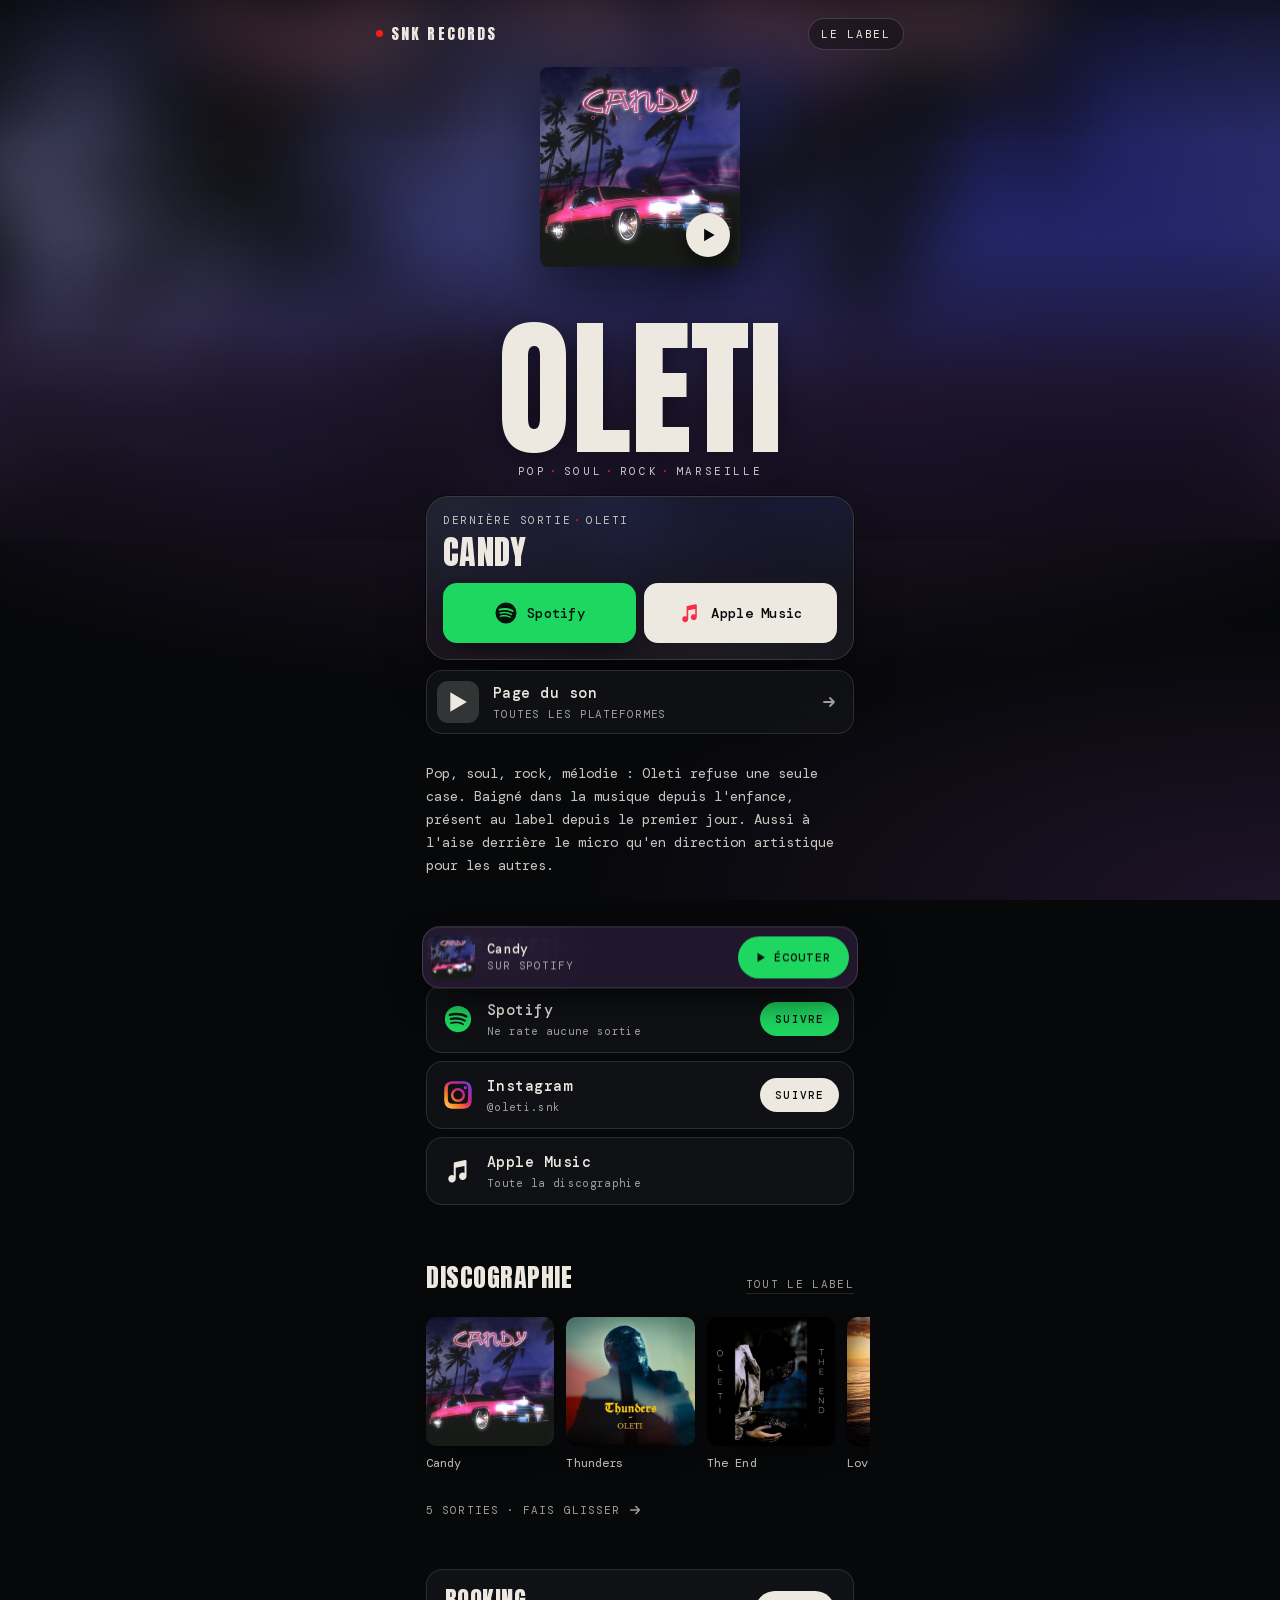
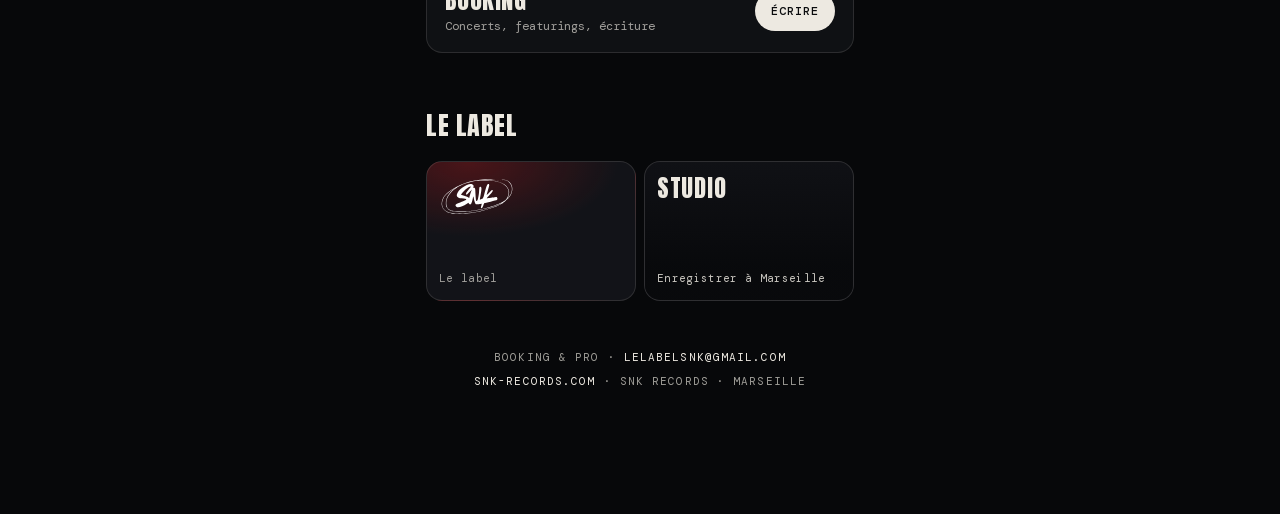
==== index.html @ 9a2b1d24 "Landing oleti · SNK Records Co-Authored-By: Claude Opus 5.5 <noreply@anthropic.com>" ====
<!DOCTYPE html>
<html lang="fr">
<head>
<meta charset="UTF-8">
<meta name="viewport" content="width=device-width,initial-scale=1,viewport-fit=cover">
<title>OLETI — Musique, sorties, réseaux · SNK Records</title>
<meta name="description" content="Oleti, artiste du label SNK Records (Marseille, pop · soul · rock). Dernière sortie : Candy. Écouter sur Spotify et Apple Music, toutes les sorties, Instagram.">
<meta property="og:title" content="OLETI">
<meta property="og:description" content="Artiste SNK Records · Marseille. Écouter, suivre.">
<meta property="og:type" content="profile">
<meta property="og:url" content="https://oleti.snk-records.com">
<meta property="og:image" content="https://snk-records.com/photos/covers/candy.jpg">
<meta property="og:image:width" content="360">
<meta property="og:image:height" content="360">
<meta property="og:site_name" content="SNK Records">
<meta property="og:locale" content="fr_FR">
<meta name="twitter:card" content="summary">
<meta name="twitter:title" content="OLETI">
<meta name="twitter:description" content="Artiste SNK Records · Marseille. Écouter, suivre.">
<meta name="twitter:image" content="https://snk-records.com/photos/covers/candy.jpg">
<link rel="canonical" href="https://oleti.snk-records.com">
<link rel="icon" href="/favicon.ico" sizes="any">
<link rel="icon" type="image/png" sizes="192x192" href="/icon-192.png">
<link rel="apple-touch-icon" href="/icon-192.png">
<meta name="theme-color" content="#07080a">
<link rel="preload" as="image" href="/photos/covers/candy.jpg" fetchpriority="high">
<link rel="preload" as="font" type="font/woff2" href="/fonts/anton-400-latin.woff2" crossorigin><link rel="stylesheet" href="/fonts/fonts.css">
<script>
/* Plateforme : Android = Spotify seul en grand ; sinon on remet en tête celle déjà choisie */
(function(){var d=document.documentElement,a=/Android/i.test(navigator.userAgent);if(a)d.classList.add('android');try{if(!a&&localStorage.getItem('pf')==='am')d.classList.add('pf-am')}catch(e){}})();
</script>
<script type="speculationrules">{"prerender":[{"where":{"href_matches":"/*"},"eagerness":"moderate"}]}</script>
<script type="application/ld+json">
{"@context": "https://schema.org", "@type": "MusicGroup", "name": "Oleti", "url": "https://snk-records.com/oleti", "image": "https://snk-records.com/photos/covers/candy.jpg", "genre": ["Pop", "Soul", "Rock"], "description": "Pop, soul, rock, mélodie : Oleti refuse une seule case. Baigné dans la musique depuis l'enfance, présent au label depuis le premier jour. Aussi à l'aise derrière le micro qu'en direction artistique pour les autres.", "foundingLocation": {"@type": "Place", "name": "Marseille"}, "recordLabel": {"@type": "Organization", "name": "SNK Records", "url": "https://snk-records.com"}, "track": [{"@type": "MusicRecording", "name": "Candy", "url": "https://snk-records.com/oleti/candy"}, {"@type": "MusicRecording", "name": "Thunders", "url": "https://snk-records.com/oleti/thunders"}, {"@type": "MusicRecording", "name": "The End", "url": "https://snk-records.com/oleti/the-end"}, {"@type": "MusicRecording", "name": "Love", "url": "https://snk-records.com/oleti/love"}], "sameAs": ["https://open.spotify.com/artist/6CUYouy7xRgz76qobGNBeQ", "https://music.apple.com/fr/artist/oleti/1786499835", "https://instagram.com/oleti.snk"]}
</script>
<style>
/* --tint : couleur tirée de la pochette du dernier projet (calculée au chargement), elle teinte toute la page */
@property --tint{syntax:'<color>';inherits:true;initial-value:#5c2820}
:root{--ink:#07080a;--card:rgba(20,21,26,.72);--card-solid:#121318;--paper:#ede9e1;--red:#ff1a1a;--muted:rgba(237,233,225,.66);--line:rgba(237,233,225,.13);
--spotify:#1ed760;--apple:#fa2d48;--youtube:#ff0033;--kloud:#00c4c4;
--m:'DM Mono',ui-monospace,SFMono-Regular,Menlo,monospace;--d:'Anton','Haettenschweiler','Arial Narrow',Impact,sans-serif;
--ease:cubic-bezier(.16,1,.3,1);transition:--tint 1.2s ease}
*{box-sizing:border-box;margin:0;padding:0}
html{-webkit-text-size-adjust:100%;scrollbar-color:#2b2e35 var(--ink)}
html{background:var(--ink)}body{color:var(--paper)}
body{font-family:var(--m);min-height:100vh;min-height:100dvh;display:flex;flex-direction:column;align-items:center;-webkit-font-smoothing:antialiased;overflow-x:hidden}
a{color:inherit;text-decoration:none;-webkit-tap-highlight-color:transparent}
a:focus-visible,button:focus-visible{outline:2px solid var(--paper);outline-offset:3px}
::selection{background:var(--red);color:#fff}
input{caret-color:var(--red)}
svg{display:block}
.skip{position:absolute;left:-9999px}
.skip:focus{left:16px;top:16px;z-index:9;background:var(--paper);color:var(--ink);padding:10px 14px;font-size:12px}

/* Ambiance : halo de la couleur de la pochette, fixe derrière tout */
.amb{position:fixed;z-index:-1;inset:0;pointer-events:none;background:
  radial-gradient(110% 55% at 50% 38%,color-mix(in srgb,var(--tint) 46%,transparent),transparent 72%),
  radial-gradient(80% 45% at 100% 100%,color-mix(in srgb,var(--tint) 30%,transparent),transparent 70%),var(--ink)}

/* En-tête plein cadre */
.hero{position:relative;width:100%;height:min(62svh,600px);min-height:400px;overflow:hidden}
.hero img{position:absolute;inset:0;width:100%;height:100%;object-fit:cover;object-position:42% 34%;display:block;transform-origin:50% 30%}
.hero::after{content:"";position:absolute;inset:0;background:
  linear-gradient(180deg,rgba(7,8,10,.6) 0%,rgba(7,8,10,0) 26%,rgba(7,8,10,0) 44%,color-mix(in srgb,var(--tint) 30%,rgba(7,8,10,.7)) 76%,rgba(7,8,10,0) 100%)}
.hero::before{content:"";position:absolute;z-index:1;left:0;right:0;bottom:0;height:40%;background:linear-gradient(180deg,transparent,color-mix(in srgb,var(--tint) 14%,var(--ink)))}
.top{position:absolute;z-index:3;top:0;left:0;right:0;display:flex;justify-content:space-between;align-items:center;max-width:560px;margin:0 auto;padding:calc(14px + env(safe-area-inset-top)) 16px 0}
.logo{font-family:var(--d);font-size:15px;letter-spacing:.14em;display:flex;align-items:center;gap:8px;padding:8px 0}
.logo i{width:7px;height:7px;background:var(--red);border-radius:50%;display:inline-block}
.tag{font-size:11px;letter-spacing:.16em;text-transform:uppercase;color:var(--paper);padding:8px 12px;border-radius:99px;background:rgba(7,8,10,.4);-webkit-backdrop-filter:blur(8px);backdrop-filter:blur(8px);border:1px solid rgba(237,233,225,.18)}
.tag:hover{background:rgba(7,8,10,.7)}
.id{position:absolute;z-index:2;left:0;right:0;bottom:62px;text-align:center;padding:0 12px}
h1{font-family:var(--d);font-weight:400;font-size:clamp(76px,25vw,150px);line-height:.84;letter-spacing:-.005em;text-transform:uppercase;text-shadow:0 6px 30px rgba(0,0,0,.45)}
.role{font-size:11px;letter-spacing:.24em;text-transform:uppercase;color:rgba(237,233,225,.84);margin-top:12px}
.role b{font-weight:400;color:var(--red);padding:0 .35em}
/* Au défilement, la photo recule et s'assombrit (navigateurs récents seulement) */
@supports (animation-timeline:scroll()){
  .hero img{animation:recul linear both;animation-timeline:scroll(root);animation-range:0 60vh}
  .id{animation:monte linear both;animation-timeline:scroll(root);animation-range:0 50vh}
  @keyframes recul{to{transform:scale(1.14) translateY(6%);filter:brightness(.45) saturate(.8)}}
  @keyframes monte{to{transform:translateY(-36px);opacity:.15}}
}

main{position:relative;z-index:2;width:100%;max-width:460px;margin-top:-44px;padding:0 16px calc(120px + env(safe-area-inset-bottom));display:flex;flex-direction:column}

h2{display:flex;align-items:baseline;gap:12px;font-family:var(--d);font-weight:400;font-size:26px;letter-spacing:.02em;text-transform:uppercase;margin:52px 0 16px}
h2 a{margin-left:auto;font-family:var(--m);font-size:11px;letter-spacing:.12em;color:var(--muted);border-bottom:1px solid var(--line);padding-bottom:2px}
h2 a:hover{color:var(--paper)}

/* 1. Le dernier projet, un clic */
.now{position:relative;isolation:isolate;overflow:hidden;padding:16px;border-radius:22px;border:1px solid rgba(237,233,225,.18);background:var(--card-solid);box-shadow:0 30px 60px -24px rgba(0,0,0,.9),0 0 0 1px rgba(0,0,0,.4);animation:up .8s var(--ease) both}
.now::before{content:"";position:absolute;z-index:-2;inset:-50px;background:var(--cover) center/cover;filter:blur(40px) saturate(1.5);opacity:.6}
.now::after{content:"";position:absolute;z-index:-1;inset:0;background:linear-gradient(165deg,rgba(18,19,24,.3),rgba(18,19,24,.84) 72%)}
.proj{display:grid;grid-template-columns:112px 1fr;gap:16px;align-items:center}
.proj img{width:112px;height:112px;object-fit:cover;display:block;border-radius:12px;background:#111;box-shadow:0 14px 30px rgba(0,0,0,.6);animation:pose 1s var(--ease) .1s both}
.proj strong{display:block;font-family:var(--d);font-weight:400;font-size:32px;line-height:.98;letter-spacing:.01em;text-wrap:balance}
.proj small{display:block;font-size:11px;letter-spacing:.12em;text-transform:uppercase;color:rgba(237,233,225,.8);margin-top:10px}
.proj small b{font-weight:400;color:var(--red);padding:0 .3em}
@keyframes up{from{opacity:.001;transform:translateY(22px)}}
@keyframes pose{from{transform:scale(.88) rotate(-3deg);box-shadow:0 2px 6px rgba(0,0,0,.3)}}
.primary{display:grid;grid-template-columns:1fr 1fr;gap:8px;margin-top:16px}
.big{display:flex;align-items:center;justify-content:center;gap:9px;min-height:60px;padding:10px 8px;border-radius:14px;font-size:14px;font-weight:500;letter-spacing:.02em;transition:transform .25s var(--ease),filter .2s,box-shadow .25s}
.big svg{width:24px;height:24px;flex:none}
.big.sp{background:var(--spotify);color:#04130a;box-shadow:0 12px 24px -12px rgba(0,0,0,.8)}
.big.am{background:var(--paper);color:var(--ink)}
.big.am svg{color:var(--apple)}
.big:hover,.big:focus-visible{transform:translateY(-2px);filter:brightness(1.06)}
.big:active{transform:scale(.98)}
.pf-am .big.am{order:-1}
.android .primary{grid-template-columns:1fr}
.android .big.am{display:none}

/* 2. Le reste de l'écoute */
.listen{display:flex;flex-direction:column;gap:8px;margin-top:10px}
.pf{--c:var(--paper);display:grid;grid-template-columns:42px 1fr auto;align-items:center;gap:14px;min-height:64px;padding:10px 16px 10px 10px;border-radius:16px;background:var(--card);-webkit-backdrop-filter:blur(12px);backdrop-filter:blur(12px);border:1px solid var(--line);transition:border-color .2s,background .2s,transform .25s var(--ease)}
.pf .ic{width:42px;height:42px;border-radius:11px;display:grid;place-items:center;color:var(--c);background:color-mix(in srgb,var(--c) 16%,transparent)}
.pf .ic svg{width:22px;height:22px}
.pf .lb{font-size:15px;letter-spacing:.03em;font-weight:500}
.pf .lb em{display:block;font-style:normal;font-weight:400;font-size:11px;letter-spacing:.08em;text-transform:uppercase;color:var(--muted);margin-top:4px}
.pf .ar{width:16px;height:16px;color:var(--muted);transition:transform .25s var(--ease),color .2s}
.pf:hover,.pf:focus-visible{border-color:var(--c);background:color-mix(in srgb,var(--c) 10%,var(--card-solid));transform:translateY(-1px)}
.pf:hover .ar,.pf:focus-visible .ar{color:var(--c);transform:translateX(3px)}
.pf.am{--c:var(--apple);display:none}.android .pf.am{display:grid}
.pf.yt{--c:var(--youtube)}
.pf.kl{--c:var(--kloud);border-color:color-mix(in srgb,var(--kloud) 45%,transparent);background:linear-gradient(100deg,color-mix(in srgb,var(--kloud) 14%,var(--card-solid)),var(--card) 60%)}
.pf.kl .lb b{font-weight:500;font-size:11px;letter-spacing:.1em;text-transform:uppercase;color:var(--ink);background:var(--kloud);padding:2px 7px;border-radius:99px;margin-left:8px;vertical-align:2px}
.other{align-self:center;margin-top:10px;padding:8px 4px;font-size:11px;letter-spacing:.1em;text-transform:uppercase;color:var(--muted);border-bottom:1px solid var(--line)}
.other:hover{color:var(--paper)}

/* 3. Suivre */
.follow{display:grid;grid-template-columns:1fr 1fr;gap:8px}
.fo{display:flex;flex-direction:column;gap:14px;padding:16px;border-radius:16px;background:var(--card);-webkit-backdrop-filter:blur(12px);backdrop-filter:blur(12px);border:1px solid var(--line);transition:border-color .2s,transform .25s var(--ease)}
.fo svg{width:30px;height:30px;flex:none}
.fo.tt svg{filter:drop-shadow(1.5px 1px 0 #fe2c55) drop-shadow(-1.5px -1px 0 #25f4ee)}
.fo strong{display:block;font-weight:500;font-size:15px;letter-spacing:.03em}
.fo em{display:block;font-style:normal;font-size:11px;letter-spacing:.03em;color:var(--muted);margin-top:4px}
.fo.row{grid-column:1/-1;flex-direction:row;align-items:center;gap:14px;padding:14px 14px 14px 16px}
.fo.yt svg{color:var(--youtube)}.fo.sp svg{color:var(--spotify)}
.fo .cta{margin-left:auto;flex:none;font-size:11px;font-weight:500;letter-spacing:.1em;text-transform:uppercase;padding:10px 15px;border-radius:99px;background:#d6002b;color:#fff}
.fo.sp .cta{background:var(--spotify);color:#04130a}
.fo:hover,.fo:focus-visible{border-color:var(--paper);transform:translateY(-2px)}

/* 4. Drops */
.drops{position:relative;overflow:hidden;margin-top:52px;padding:24px 20px;border-radius:20px;border:1px solid color-mix(in srgb,var(--tint) 60%,var(--line));background:linear-gradient(150deg,color-mix(in srgb,var(--tint) 34%,var(--card-solid)),var(--card-solid) 70%)}
.drops-t{text-wrap:balance;font-family:var(--d);font-size:28px;line-height:1;letter-spacing:.01em;text-transform:uppercase;margin-bottom:10px}
.drops-s{font-size:12px;line-height:1.7;color:rgba(237,233,225,.78);margin-bottom:16px}
.drops form{display:flex;gap:8px;flex-wrap:wrap}
.drops input[type=email]{flex:1 1 180px;min-width:0;background:rgba(7,8,10,.6);border:1px solid rgba(237,233,225,.3);color:var(--paper);padding:13px 14px;font:inherit;font-size:16px;border-radius:12px}
.drops input[type=email]::placeholder{color:rgba(237,233,225,.5)}
.drops input[type=email]:focus{outline:none;border-color:var(--paper)}
.drops button{flex:1 1 auto;background:var(--paper);color:var(--ink);border:1px solid var(--paper);padding:13px 20px;font:inherit;font-weight:500;font-size:12px;letter-spacing:.12em;text-transform:uppercase;border-radius:12px;cursor:pointer;transition:background .2s,color .2s}
.drops button:hover{background:transparent;color:var(--paper)}
.drops button:disabled{opacity:.6;cursor:wait}
.drops small{display:block;margin-top:12px;font-size:11px;line-height:1.6;color:var(--muted)}
.drops .ok{display:none;margin-top:12px;font-size:13px}

/* 5. Discographie : défile à l'horizontale, pochettes en grand */
.disco{display:grid;grid-auto-flow:column;grid-auto-columns:42%;gap:12px;list-style:none;overflow-x:auto;scroll-snap-type:x mandatory;margin:0 -16px;padding:4px 16px 14px;scroll-padding:0 16px;scrollbar-width:none;-webkit-overflow-scrolling:touch}
.disco::-webkit-scrollbar{display:none}
.disco li{scroll-snap-align:start}
.disco a{display:block}
.disco img{width:100%;height:auto;aspect-ratio:1;object-fit:cover;display:block;border-radius:10px;background:#111;box-shadow:0 12px 24px -12px rgba(0,0,0,.8);transition:transform .3s var(--ease)}
.disco span{display:-webkit-box;-webkit-box-orient:vertical;-webkit-line-clamp:2;overflow:hidden;margin-top:9px;font-size:12px;letter-spacing:.01em;line-height:1.35;color:rgba(237,233,225,.8);transition:color .2s}
.disco a:hover img,.disco a:focus-visible img{transform:translateY(-4px)}
.disco a:hover span,.disco a:focus-visible span{color:var(--paper)}
.hint{display:flex;align-items:center;gap:8px;margin-top:2px;font-size:11px;letter-spacing:.1em;text-transform:uppercase;color:var(--muted)}
.hint svg{width:14px;height:14px}

/* 6. L'univers */
.uni{display:grid;grid-template-columns:repeat(3,1fr);gap:8px}
.uni a{position:relative;isolation:isolate;overflow:hidden;display:flex;flex-direction:column;justify-content:space-between;gap:14px;min-height:140px;padding:14px 12px;border-radius:16px;background:var(--card-solid);border:1px solid var(--line);transition:border-color .2s,transform .25s var(--ease)}
.uni strong{font-family:var(--d);font-weight:400;font-size:24px;line-height:1;letter-spacing:.03em;text-transform:uppercase}
.uni em{font-style:normal;font-size:11px;letter-spacing:.03em;line-height:1.4;color:var(--muted)}
.uni a:hover,.uni a:focus-visible{border-color:var(--paper);transform:translateY(-2px)}
.uni .u-snk{background:radial-gradient(120% 90% at 20% 0%,rgba(255,26,26,.24),transparent 60%),var(--card-solid)}
.uni .u-snk img{width:76px;height:auto;display:block}
.uni .u-st::before{content:"";position:absolute;z-index:-2;inset:0;background:url(/photos/2_2.jpg) 40% 30%/cover;filter:grayscale(.3)}
.uni .u-st::after{content:"";position:absolute;z-index:-1;inset:0;background:linear-gradient(180deg,rgba(7,8,10,.2),rgba(7,8,10,.88) 75%)}
.uni .u-st em{color:rgba(237,233,225,.84)}
.uni .u-444{background:var(--paper);color:var(--ink);border-color:var(--paper)}
.uni .u-444 strong{font-size:42px;letter-spacing:0}
.uni .u-444 em{color:rgba(7,8,10,.72)}
.uni .u-444:hover,.uni .u-444:focus-visible{border-color:var(--red)}

footer{margin-top:44px;font-size:11px;letter-spacing:.1em;text-transform:uppercase;color:var(--muted);text-align:center;line-height:2.2}
footer a{color:var(--paper)}
footer a:hover{color:var(--red)}

/* Barre d'écoute collée en bas, dès que les gros boutons sortent de l'écran */
.bar{position:fixed;z-index:5;left:0;right:0;bottom:0;display:flex;justify-content:center;padding:10px 12px calc(10px + env(safe-area-inset-bottom));transform:translateY(120%);visibility:hidden;transition:transform .4s var(--ease),visibility .4s}
.bar.on{transform:none;visibility:visible}
.bar a{width:100%;max-width:436px;display:grid;grid-template-columns:44px 1fr auto;align-items:center;gap:12px;padding:8px 8px 8px 8px;border-radius:18px;background:color-mix(in srgb,var(--tint) 30%,rgba(14,15,19,.9));-webkit-backdrop-filter:blur(18px) saturate(1.3);backdrop-filter:blur(18px) saturate(1.3);border:1px solid rgba(237,233,225,.16);box-shadow:0 16px 40px -10px rgba(0,0,0,.8)}
.bar img{width:44px;height:44px;border-radius:9px;object-fit:cover;display:block}
.bar span{font-size:13px;font-weight:500;letter-spacing:.02em;line-height:1.3;min-width:0}
.bar span em{display:block;font-style:normal;font-weight:400;font-size:11px;letter-spacing:.08em;text-transform:uppercase;color:var(--muted)}
.bar b{display:inline-flex;align-items:center;gap:8px;font-size:12px;font-weight:500;letter-spacing:.1em;text-transform:uppercase;background:var(--spotify);color:#04130a;padding:13px 18px;border-radius:99px}
.bar b svg{width:10px;height:10px}
.pf-am .bar b{background:var(--paper);color:var(--ink)}

/* Ordinateur : la photo garde de l'air, la colonne reste au centre */
@media (min-width:760px){
  .hero{height:min(70vh,680px)}
  .hero img{object-position:42% 30%}
  .disco{grid-auto-columns:30%}
}
@media (prefers-reduced-motion:reduce){*{animation:none!important;transition:none!important}}
</style>
<style>
.hero.cv{background:#07080a}
.hero.cv img.bg{filter:blur(28px) saturate(1.25) brightness(.7);transform:scale(1.25)}
.hero.cv img.pc{position:absolute;inset:auto;left:50%;top:44%;width:min(46vw,230px);height:auto;aspect-ratio:1;transform:translate(-50%,-50%);object-fit:cover;border-radius:6px;box-shadow:0 24px 60px rgba(0,0,0,.55);z-index:1;animation:none}
.uni.u2{grid-template-columns:repeat(2,1fr)}
.hero.cv{height:min(60svh,540px);min-height:380px}
.hero.cv a.pc{--w:min(40vw,200px,24svh);position:absolute;left:calc(50% - var(--w)/2);top:calc(35% - var(--w)/2);width:var(--w);aspect-ratio:1;z-index:1;border-radius:8px;box-shadow:0 24px 60px rgba(0,0,0,.55);animation:pose 1s var(--ease) .05s both}
.hero.cv a.pc img{position:static;width:100%;height:100%;border-radius:8px;object-fit:cover;animation:none;transform:none;filter:none}
.hero.cv a.pc i{position:absolute;right:10px;bottom:10px;width:44px;height:44px;border-radius:50%;display:grid;place-items:center;background:var(--paper);color:var(--ink);box-shadow:0 8px 20px rgba(0,0,0,.5);transition:transform .25s var(--ease)}
.hero.cv a.pc i svg{width:14px;height:14px;margin-left:2px}
.hero.cv a.pc:hover i,.hero.cv a.pc:focus-visible i{transform:scale(1.08)}
.hero.cv a.pc:active{transform:scale(.98)}
@media (min-width:768px){.hero.cv a.pc{top:calc(31% - var(--w)/2)}}
.now .nl{font-size:11px;letter-spacing:.14em;text-transform:uppercase;color:rgba(237,233,225,.8)}
.now .nl b{font-weight:400;color:var(--red);padding:0 .3em}
.now .nt{display:block;font-family:var(--d);font-weight:400;font-size:clamp(26px,7.4vw,34px);line-height:1;letter-spacing:.01em;margin-top:8px;text-wrap:balance}
.now .primary{margin-top:14px}
@view-transition{navigation:auto}
@media (prefers-reduced-motion:reduce){@view-transition{navigation:none}.hero.cv a.pc{animation:none}}
/* Clips : écrans 16:9 en carrousel, YouTube chargé seulement au clic (rapide, sans pistage avant lecture) */
.clips{display:grid;grid-auto-flow:column;grid-auto-columns:86%;gap:12px;list-style:none;overflow-x:auto;scroll-snap-type:x mandatory;margin:0 -16px;padding:4px 16px 14px;scroll-padding:0 16px;scrollbar-width:none;-webkit-overflow-scrolling:touch}
.clips::-webkit-scrollbar{display:none}
.clips li{scroll-snap-align:start;min-width:0}
.clip{position:relative;display:block;width:100%;aspect-ratio:16/9;border:0;padding:0;border-radius:14px;overflow:hidden;background:#000;cursor:pointer;box-shadow:0 18px 36px -16px rgba(0,0,0,.9);isolation:isolate}
.clip img,.clip iframe{position:absolute;inset:0;width:100%;height:100%;object-fit:cover;border:0;display:block}
.clip img{transition:transform .6s var(--ease),filter .6s var(--ease);filter:brightness(.82)}
.clip:hover img,.clip:focus-visible img{transform:scale(1.04);filter:brightness(1)}
.clip:focus-visible{outline:2px solid var(--red);outline-offset:3px}
.clip i{position:absolute;left:50%;top:50%;width:62px;height:62px;margin:-31px 0 0 -31px;border-radius:50%;background:var(--red);display:grid;place-items:center;box-shadow:0 10px 30px -6px rgba(255,26,26,.6);transition:transform .35s var(--ease)}
.clip:hover i{transform:scale(1.08)}
.clip i svg{width:24px;height:24px;fill:#fff;margin-left:3px}
.clip.on i{display:none}
.clips p{display:flex;justify-content:space-between;gap:10px;margin-top:10px;font-size:12px;letter-spacing:.08em;text-transform:uppercase}
.clips p a{color:var(--muted);flex:none}.clips p a:hover{color:var(--red)}
.subs{display:flex;align-items:center;gap:12px;margin-top:6px;padding:12px 12px 12px 16px;border-radius:16px;background:linear-gradient(120deg,rgba(214,0,43,.22),var(--card) 70%);border:1px solid rgba(214,0,43,.45);transition:border-color .2s,transform .25s var(--ease)}
.subs svg{width:28px;height:28px;flex:none;color:#ff0033}
.subs span{flex:1;min-width:0;font-size:12px;line-height:1.4;color:rgba(237,233,225,.84)}.subs strong{display:block;font-weight:500;font-size:14px;color:var(--paper)}
.subs b{flex:none;font-size:11px;font-weight:500;letter-spacing:.1em;text-transform:uppercase;padding:10px 15px;border-radius:99px;background:#d6002b;color:#fff}
.subs:hover,.subs:focus-visible{border-color:#ff0033;transform:translateY(-2px)}
.fo.ig .cta{background:var(--paper);color:#0b0c0e}
/* Booking : la porte pro, visible sans chercher le pied de page */
.book{display:flex;align-items:center;justify-content:space-between;gap:14px;margin-top:52px;padding:18px;border-radius:16px;background:var(--card);border:1px solid var(--line)}
.book strong{display:block;font-family:var(--d);font-weight:400;font-size:24px;letter-spacing:.02em;text-transform:uppercase;line-height:1}
.book em{display:block;margin-top:6px;font-style:normal;font-size:12px;color:var(--muted)}
.book a{flex:none;padding:12px 16px;border-radius:999px;background:var(--paper);color:#0b0c0e;font-size:12px;font-weight:500;letter-spacing:.08em;text-transform:uppercase;transition:background .25s,color .25s}
.book a:hover{background:var(--red);color:#fff}
.bio{margin:28px 0 0;font-size:14px;line-height:1.65;color:rgba(237,233,225,.84);max-width:60ch}
</style>
</head>
<body>
<a class="skip" href="#ecouter">Aller aux plateformes d'écoute</a>
<div class="amb" aria-hidden="true"></div>
<svg width="0" height="0" style="position:absolute" aria-hidden="true"><defs>
  <linearGradient id="ig" x1="0" y1="1" x2="1" y2="0"><stop offset="0" stop-color="#feda75"/><stop offset=".3" stop-color="#fa7e1e"/><stop offset=".55" stop-color="#d62976"/><stop offset=".8" stop-color="#962fbf"/><stop offset="1" stop-color="#4f5bd5"/></linearGradient>
  <symbol id="ar" viewBox="0 0 16 16"><path fill="none" stroke="currentColor" stroke-width="1.8" stroke-linecap="round" stroke-linejoin="round" d="M3 8h10M9 4l4 4-4 4"/></symbol>
  <symbol id="sp" viewBox="0 0 24 24"><path fill="currentColor" d="M12 1.5a10.5 10.5 0 1 0 0 21 10.5 10.5 0 0 0 0-21Zm4.8 15.15a.66.66 0 0 1-.9.22c-2.48-1.520-5.6-1.86-9.28-1.02a.66.66 0 1 1-.29-1.28c4.03-.92 7.48-.53 10.25 1.17.31.19.41.6.22.91Zm1.28-2.85a.82.82 0 0 1-1.13.27c-2.84-1.75-7.170-2.25-10.53-1.23a.82.82 0 1 1-.48-1.57c3.84-1.17 8.61-.6 11.87 1.4.39.24.51.75.27 1.13Zm.11-2.97C14.78 8.8 9.15 8.6 5.9 9.6a.99.99 0 1 1-.57-1.89c3.73-1.13 9.94-.91 13.86 1.42a.99.99 0 0 1-1 1.7Z"/></symbol>
  <symbol id="am" viewBox="0 0 24 24"><path fill="currentColor" d="M17.6 3.2 9.4 4.9a1 1 0 0 0-.8 1v9.6a3 3 0 1 0 1.6 2.6V9.3l7-1.4v5.6a3 3 0 1 0 1.6 2.6V4.2a1 1 0 0 0-1.2-1Z"/></symbol>
  <symbol id="yt" viewBox="0 0 24 24"><path fill="currentColor" d="M22.5 7.2a2.8 2.8 0 0 0-2-2C18.8 4.7 12 4.7 12 4.7s-6.8 0-8.5.5a2.8 2.8 0 0 0-2 2C1 8.9 1 12 1 12s0 3.1.5 4.8a2.8 2.8 0 0 0 2 2c1.7.5 8.5.5 8.5.5s6.8 0 8.5-.5a2.8 2.8 0 0 0 2-2c.5-1.7.5-4.8.5-4.8s0-3.1-.5-4.8ZM9.8 15.3V8.7l5.7 3.3-5.7 3.3Z"/></symbol>
  <symbol id="play" viewBox="0 0 10 10"><path fill="currentColor" d="M1.5.6v8.8L9 5z"/></symbol>
</defs></svg>

<header class="hero cv">
  <img class="bg" src="/photos/covers/candy.jpg" alt="" width="360" height="360" fetchpriority="high" decoding="async">
  <a class="pc" id="coverLink" data-k="pochette-ecouter" href="https://open.spotify.com/album/7iAhGyHjSP6a20t1OHXp9A" target="_blank" rel="noopener" aria-label="Écouter Candy"><img id="cover" src="/photos/covers/candy.jpg" alt="Pochette de Candy" width="360" height="360" decoding="async"><i aria-hidden="true"><svg><use href="#play"/></svg></i></a>
  <div class="top">
    <a class="logo" href="https://snk-records.com/" data-k="label-logo"><i></i>SNK RECORDS</a>
    <a class="tag" href="https://snk-records.com/sorties" data-k="label-sorties">Le label</a>
  </div>
  <div class="id">
    <h1>Oleti</h1>
    <p class="role">Pop<b>·</b>Soul<b>·</b>Rock<b>·</b>Marseille</p>
  </div>
</header>

<main>
  <section class="now" id="ecouter" aria-label="Écouter la dernière sortie" style="--cover:url(/photos/covers/candy.jpg)">
    <p class="nl">Dernière sortie<b>·</b>Oleti</p>
    <strong class="nt">CANDY</strong>
    <div class="primary" id="primary">
      <a class="big sp" data-k="spotify-sortie" data-pf="sp" href="https://open.spotify.com/album/7iAhGyHjSP6a20t1OHXp9A" target="_blank" rel="noopener"><svg aria-hidden="true"><use href="#sp"/></svg>Spotify</a>
<a class="big am" data-k="apple-sortie" data-pf="am" href="https://music.apple.com/fr/album/candy-single/6810083460" target="_blank" rel="noopener"><svg aria-hidden="true"><use href="#am"/></svg>Apple Music</a>
    </div>
  </section>

  <nav class="listen" aria-label="Autres façons d'écouter">
    
    <a class="pf" data-k="page-sortie" href="/candy"><span class="ic"><svg aria-hidden="true"><use href="#play"/></svg></span><span class="lb">Page du son<em>Toutes les plateformes</em></span><svg class="ar" aria-hidden="true"><use href="#ar"/></svg></a>
  </nav>

  <p class="bio">Pop, soul, rock, mélodie : Oleti refuse une seule case. Baigné dans la musique depuis l&#x27;enfance, présent au label depuis le premier jour. Aussi à l&#x27;aise derrière le micro qu&#x27;en direction artistique pour les autres.</p>

  <h2>Suivre Oleti</h2>
  <nav class="follow" aria-label="Réseaux sociaux">
    <a class="fo row sp" data-k="spotify-artiste" href="https://open.spotify.com/artist/6CUYouy7xRgz76qobGNBeQ" target="_blank" rel="noopener me"><svg aria-hidden="true"><use href="#sp"/></svg><span><strong>Spotify</strong><em>Ne rate aucune sortie</em></span><span class="cta">Suivre</span></a>
    <a class="fo row ig" data-k="instagram" href="https://www.instagram.com/oleti.snk/" target="_blank" rel="noopener me"><svg viewBox="0 0 24 24" aria-hidden="true"><path fill="url(#ig)" d="M12 2.9c2.96 0 3.31.01 4.48.07 2.55.11 3.44 1.02 3.55 3.55.06 1.17.07 1.52.07 4.48s-.01 3.31-.07 4.48c-.11 2.53-1 3.440-3.55 3.55-1.17.06-1.52.07-4.48.07s-3.31-.01-4.48-.07c-2.55-.11-3.44-1.02-3.55-3.55C3.91 14.31 3.9 13.96 3.9 11s.01-3.31.07-4.48C4.08 3.99 4.97 3.08 7.52 2.97 8.69 2.91 9.04 2.9 12 2.9ZM12 1C8.99 1 8.61 1.01 7.43 1.07 3.4 1.25 1.26 3.4 1.07 7.43 1.01 8.61 1 8.99 1 12s.01 3.39.07 4.57c.18 4.03 2.33 6.17 6.36 6.36 1.18.06 1.56.07 4.57.07s3.39-.01 4.57-.07c4.03-.18 6.18-2.33 6.36-6.36.06-1.180.07-1.56.07-4.57s-.01-3.39-.07-4.57C22.75 3.4 20.6 1.26 16.57 1.07 15.39 1.01 15.01 1 12 1Zm0 5.35a5.65 5.65 0 1 0 0 11.3 5.65 5.65 0 0 0 0-11.3Zm0 9.32a3.67 3.67 0 1 1 0-7.34 3.67 3.67 0 0 1 0 7.34Zm5.87-10.86a1.32 1.32 0 1 0 0 2.64 1.32 1.32 0 0 0 0-2.64Z"/></svg><span><strong>Instagram</strong><em>@oleti.snk</em></span><span class="cta">Suivre</span></a>
    <a class="fo row am" data-k="apple-artiste" href="https://music.apple.com/fr/artist/oleti/1786499835" target="_blank" rel="noopener me"><svg aria-hidden="true"><use href="#am"/></svg><span><strong>Apple Music</strong><em>Toute la discographie</em></span></a>
  </nav>

  <h2>Discographie <a href="https://snk-records.com/sorties" data-k="label-sorties">Tout le label</a></h2>
  <ul class="disco" aria-label="Sorties de Oleti, de la plus récente à la plus ancienne">
    <li><a href="/candy"><img src="/photos/covers/candy.jpg" alt="" loading="lazy" decoding="async" width="180" height="180"><span>Candy</span></a></li>
    <li><a href="/thunders"><img src="/photos/covers/thunders.jpg" alt="" loading="lazy" decoding="async" width="180" height="180"><span>Thunders</span></a></li>
    <li><a href="/the-end"><img src="/photos/covers/the-end.jpg" alt="" loading="lazy" decoding="async" width="180" height="180"><span>The End</span></a></li>
    <li><a href="/love"><img src="/photos/covers/love.jpg" alt="" loading="lazy" decoding="async" width="180" height="180"><span>Love</span></a></li>
    <li><a href="https://snk-records.com/merwane/il-faut"><img src="/photos/covers/il-faut.jpg" alt="" loading="lazy" decoding="async" width="180" height="180"><span>Il faut · Merwane feat. Oleti</span></a></li>
  </ul>
  <p class="hint" aria-hidden="true">5 sorties · fais glisser<svg><use href="#ar"/></svg></p>

  <aside class="book" aria-label="Booking">
    <span><strong>Booking</strong><em>Concerts, featurings, écriture</em></span>
    <a href="mailto:lelabelsnk@gmail.com?subject=Booking Oleti" data-k="booking-carte">Écrire</a>
  </aside>

  <h2>Le label</h2>
  <nav class="uni u2" aria-label="SNK Records">
    <a class="u-snk" href="https://snk-records.com/" data-k="univers-label"><img src="/photos/snk-logo.svg" alt="SNK Records" width="356" height="200" loading="lazy"><em>Le label</em></a>
    <a class="u-st" href="https://snk-records.com/enregistrer" data-k="univers-studio"><strong>Studio</strong><em>Enregistrer à Marseille</em></a>
  </nav>

  <footer>
    Booking &amp; pro · <a href="mailto:lelabelsnk@gmail.com" data-k="booking-email">lelabelsnk@gmail.com</a><br>
    <a href="https://snk-records.com/">snk-records.com</a> · SNK Records · Marseille
  </footer>
</main>

<div class="bar" id="bar">
  <a id="barLink" data-k="barre-ecouter" href="https://open.spotify.com/album/7iAhGyHjSP6a20t1OHXp9A" target="_blank" rel="noopener" tabindex="-1">
    <img src="/photos/covers/candy.jpg" alt="" width="44" height="44" loading="lazy" decoding="async">
    <span>Candy<em id="barPf">Sur Spotify</em></span>
    <b><svg aria-hidden="true"><use href="#play"/></svg>Écouter</b>
  </a>
</div>

<script>
/* Mesure de clics, sans cookie (GoatCounter). Vide = aucune mesure, rien n'est chargé.
   Pour l'activer : mettre le code du compte, ex. GC='snk' pour snk.goatcounter.com */
var GC='';
(function(){
  var d=document,root=d.documentElement,bar=d.getElementById('bar'),barLink=d.getElementById('barLink');
  if(GC){var s=d.createElement('script');s.async=true;s.src='https://gc.zgo.at/count.js';s.setAttribute('data-goatcounter','https://'+GC+'.goatcounter.com/count');d.head.appendChild(s)}
  function track(k){try{if(window.goatcounter&&goatcounter.count)goatcounter.count({path:'clic-oleti-'+k,title:k,event:true})}catch(e){}}

  /* Teinte de la page = couleur dominante de la pochette (saturée, assez sombre pour garder le contraste) */
  function teinte(img){try{var c=d.createElement('canvas');c.width=c.height=16;var x=c.getContext('2d');x.drawImage(img,0,0,16,16);var p=x.getImageData(0,0,16,16).data,r=0,g=0,b=0,w=0;
    for(var i=0;i<p.length;i+=4){var M=Math.max(p[i],p[i+1],p[i+2]),m=Math.min(p[i],p[i+1],p[i+2]),q=(M?(M-m)/M:0);q=q*q*(M/255)+.01;r+=p[i]*q;g+=p[i+1]*q;b+=p[i+2]*q;w+=q}
    r/=w*255;g/=w*255;b/=w*255;var X=Math.max(r,g,b),N=Math.min(r,g,b),L=(X+N)/2,D=X-N,S=D?D/(1-Math.abs(2*L-1)):0,H=0;
    if(D){H=X===r?((g-b)/D)%6:X===g?(b-r)/D+2:(r-g)/D+4;H*=60;if(H<0)H+=360}
    root.style.setProperty('--tint','hsl('+Math.round(H)+' '+Math.round(Math.max(S*100,40))+'% '+Math.round(Math.min(Math.max(L*100,30),44))+'%)')}catch(e){}}
  var cv=d.getElementById('cover');if(cv.complete)teinte(cv);else cv.addEventListener('load',function(){teinte(cv)});

  /* La barre du bas suit la plateforme préférée */
  function setBar(){if(root.classList.contains('pf-am')){barLink.href=(d.querySelector('.big.am')||barLink).href;d.getElementById('barPf').textContent='Sur Apple Music'}}
  setBar();
  var cl=d.getElementById('coverLink');if(cl)cl.href=barLink.href;

  d.addEventListener('click',function(e){var a=e.target.closest&&e.target.closest('a[data-k]');if(!a)return;
    track(a.getAttribute('data-k')+(a.id==='barLink'&&root.classList.contains('pf-am')?'-apple':''));
    var p=a.getAttribute('data-pf');if(p){try{localStorage.setItem('pf',p)}catch(e){}}});

  /* Barre visible seulement quand les gros boutons ne le sont plus */
  if('IntersectionObserver' in window){new IntersectionObserver(function(en){var on=!en[0].isIntersecting&&en[0].boundingClientRect.top<0;bar.classList.toggle('on',on);barLink.tabIndex=on?0:-1}).observe(d.getElementById('primary'))}

  d.querySelectorAll('.dropsForm').forEach(function(f){f.addEventListener('submit',function(e){e.preventDefault();var b=f.querySelector('button');b.disabled=true;
    fetch('/',{method:'POST',headers:{'Content-Type':'application/x-www-form-urlencoded'},body:new URLSearchParams(new FormData(f)).toString()})
    .then(function(r){if(!r.ok)throw 0;track('inscription-drops');f.style.display='none';f.parentNode.querySelector('.ok').style.display='block'})
    .catch(function(){b.disabled=false;alert("Erreur d'envoi, réessaie ou écris à lelabelsnk@gmail.com")})})});
})();
</script>
</body>
</html>
---- fonts/fonts.css ----
/* Polices hébergées sur le site (pas d'appel à Google, RGPD) */
@font-face {
  font-family: 'Anton';
  font-style: normal;
  font-weight: 400;
  font-display: swap;
  src: url(/fonts/anton-400-latin-ext.woff2) format('woff2');
  unicode-range: U+0100-02BA, U+02BD-02C5, U+02C7-02CC, U+02CE-02D7, U+02DD-02FF, U+0304, U+0308, U+0329, U+1D00-1DBF, U+1E00-1E9F, U+1EF2-1EFF, U+2020, U+20A0-20AB, U+20AD-20C4, U+2113, U+2C60-2C7F, U+A720-A7FF;
}
@font-face {
  font-family: 'Anton';
  font-style: normal;
  font-weight: 400;
  font-display: swap;
  src: url(/fonts/anton-400-latin.woff2) format('woff2');
  unicode-range: U+0000-00FF, U+0131, U+0152-0153, U+02BB-02BC, U+02C6, U+02DA, U+02DC, U+0304, U+0308, U+0329, U+2000-206F, U+20AC, U+2122, U+2191, U+2193, U+2212, U+2215, U+FEFF, U+FFFD;
}
@font-face {
  font-family: 'DM Mono';
  font-style: normal;
  font-weight: 400;
  font-display: swap;
  src: url(/fonts/dmmono-400-latin-ext.woff2) format('woff2');
  unicode-range: U+0100-02BA, U+02BD-02C5, U+02C7-02CC, U+02CE-02D7, U+02DD-02FF, U+0304, U+0308, U+0329, U+1D00-1DBF, U+1E00-1E9F, U+1EF2-1EFF, U+2020, U+20A0-20AB, U+20AD-20C4, U+2113, U+2C60-2C7F, U+A720-A7FF;
}
@font-face {
  font-family: 'DM Mono';
  font-style: normal;
  font-weight: 400;
  font-display: swap;
  src: url(/fonts/dmmono-400-latin.woff2) format('woff2');
  unicode-range: U+0000-00FF, U+0131, U+0152-0153, U+02BB-02BC, U+02C6, U+02DA, U+02DC, U+0304, U+0308, U+0329, U+2000-206F, U+20AC, U+2122, U+2191, U+2193, U+2212, U+2215, U+FEFF, U+FFFD;
}
@font-face {
  font-family: 'DM Mono';
  font-style: normal;
  font-weight: 500;
  font-display: swap;
  src: url(/fonts/dmmono-500-latin-ext.woff2) format('woff2');
  unicode-range: U+0100-02BA, U+02BD-02C5, U+02C7-02CC, U+02CE-02D7, U+02DD-02FF, U+0304, U+0308, U+0329, U+1D00-1DBF, U+1E00-1E9F, U+1EF2-1EFF, U+2020, U+20A0-20AB, U+20AD-20C4, U+2113, U+2C60-2C7F, U+A720-A7FF;
}
@font-face {
  font-family: 'DM Mono';
  font-style: normal;
  font-weight: 500;
  font-display: swap;
  src: url(/fonts/dmmono-500-latin.woff2) format('woff2');
  unicode-range: U+0000-00FF, U+0131, U+0152-0153, U+02BB-02BC, U+02C6, U+02DA, U+02DC, U+0304, U+0308, U+0329, U+2000-206F, U+20AC, U+2122, U+2191, U+2193, U+2212, U+2215, U+FEFF, U+FFFD;
}
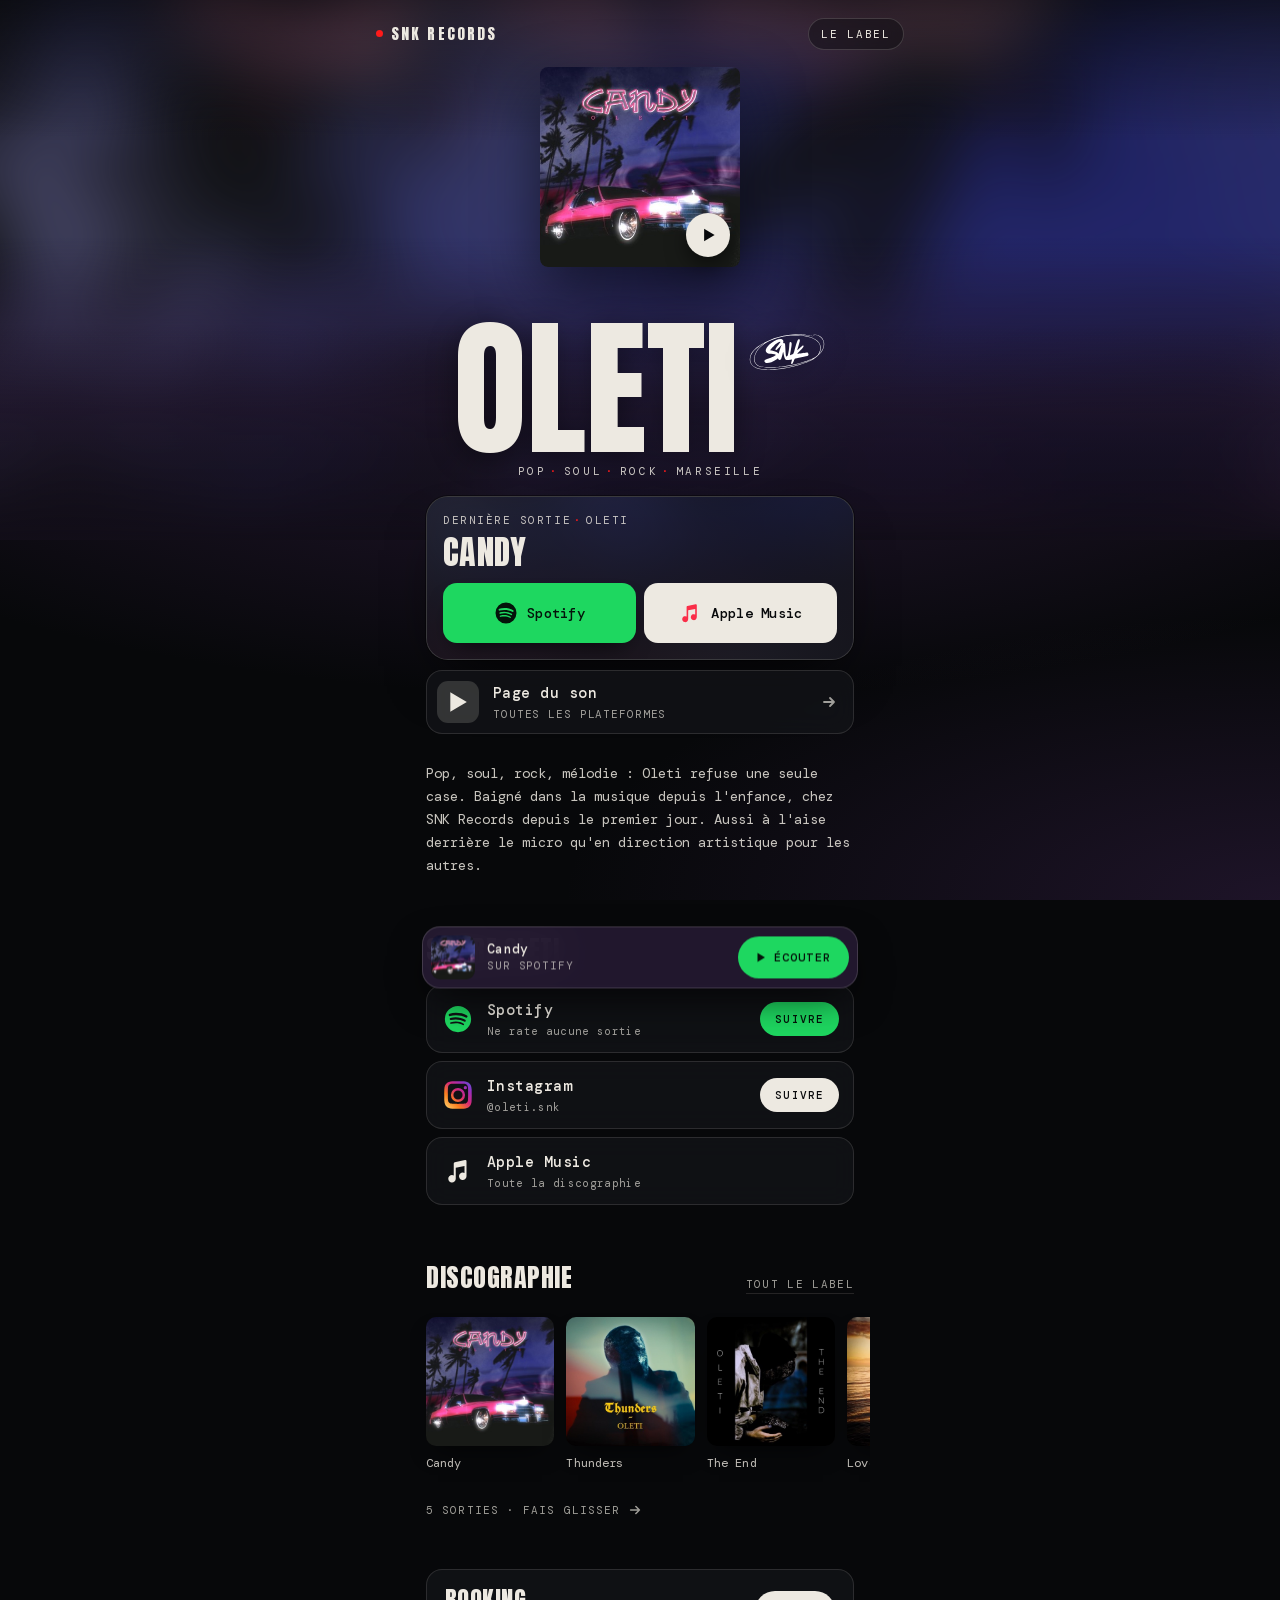
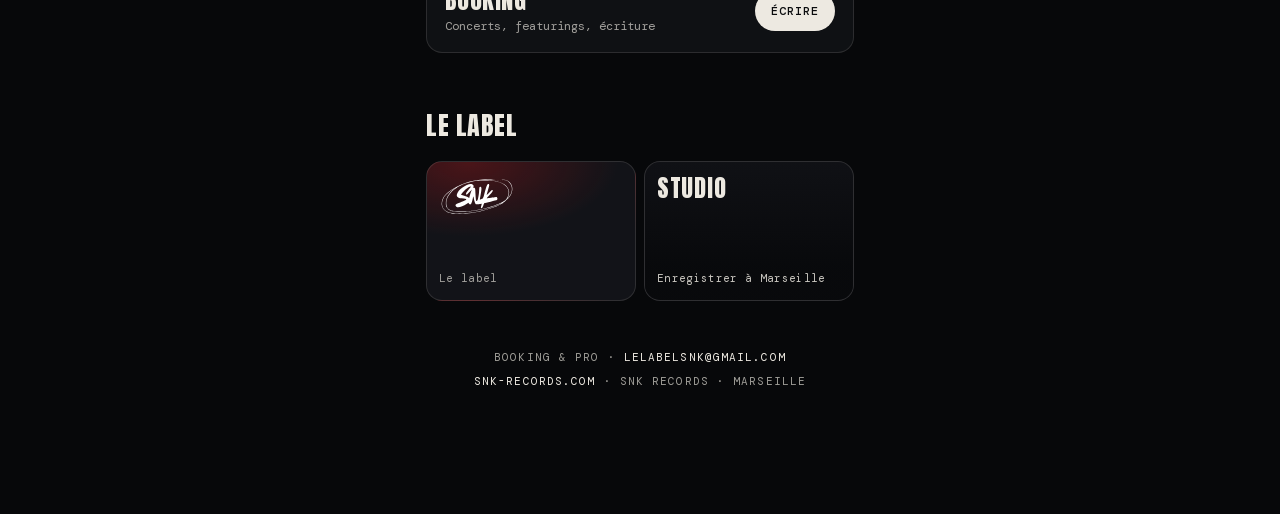
==== commit 20ca2b61: "Logo SNK contre le nom, bio centrée sur l'artiste Co-Authored-By: Claude Opus 5.5 <noreply@anthropic" ====
--- a/index.html
+++ b/index.html
@@ -31,7 +31,7 @@
 </script>
 <script type="speculationrules">{"prerender":[{"where":{"href_matches":"/*"},"eagerness":"moderate"}]}</script>
 <script type="application/ld+json">
-{"@context": "https://schema.org", "@type": "MusicGroup", "name": "Oleti", "url": "https://snk-records.com/oleti", "image": "https://snk-records.com/photos/covers/candy.jpg", "genre": ["Pop", "Soul", "Rock"], "description": "Pop, soul, rock, mélodie : Oleti refuse une seule case. Baigné dans la musique depuis l'enfance, présent au label depuis le premier jour. Aussi à l'aise derrière le micro qu'en direction artistique pour les autres.", "foundingLocation": {"@type": "Place", "name": "Marseille"}, "recordLabel": {"@type": "Organization", "name": "SNK Records", "url": "https://snk-records.com"}, "track": [{"@type": "MusicRecording", "name": "Candy", "url": "https://snk-records.com/oleti/candy"}, {"@type": "MusicRecording", "name": "Thunders", "url": "https://snk-records.com/oleti/thunders"}, {"@type": "MusicRecording", "name": "The End", "url": "https://snk-records.com/oleti/the-end"}, {"@type": "MusicRecording", "name": "Love", "url": "https://snk-records.com/oleti/love"}], "sameAs": ["https://open.spotify.com/artist/6CUYouy7xRgz76qobGNBeQ", "https://music.apple.com/fr/artist/oleti/1786499835", "https://instagram.com/oleti.snk"]}
+{"@context": "https://schema.org", "@type": "MusicGroup", "name": "Oleti", "url": "https://snk-records.com/oleti", "image": "https://snk-records.com/photos/covers/candy.jpg", "genre": ["Pop", "Soul", "Rock"], "description": "Pop, soul, rock, mélodie : Oleti refuse une seule case. Baigné dans la musique depuis l'enfance, chez SNK Records depuis le premier jour. Aussi à l'aise derrière le micro qu'en direction artistique pour les autres.", "foundingLocation": {"@type": "Place", "name": "Marseille"}, "recordLabel": {"@type": "Organization", "name": "SNK Records", "url": "https://snk-records.com"}, "track": [{"@type": "MusicRecording", "name": "Candy", "url": "https://snk-records.com/oleti/candy"}, {"@type": "MusicRecording", "name": "Thunders", "url": "https://snk-records.com/oleti/thunders"}, {"@type": "MusicRecording", "name": "The End", "url": "https://snk-records.com/oleti/the-end"}, {"@type": "MusicRecording", "name": "Love", "url": "https://snk-records.com/oleti/love"}], "sameAs": ["https://open.spotify.com/artist/6CUYouy7xRgz76qobGNBeQ", "https://music.apple.com/fr/artist/oleti/1786499835", "https://instagram.com/oleti.snk"]}
 </script>
 <style>
 /* --tint : couleur tirée de la pochette du dernier projet (calculée au chargement), elle teinte toute la page */
@@ -226,6 +226,7 @@
 /* Clips : écrans 16:9 en carrousel, YouTube chargé seulement au clic (rapide, sans pistage avant lecture) */
 .clips{display:grid;grid-auto-flow:column;grid-auto-columns:86%;gap:12px;list-style:none;overflow-x:auto;scroll-snap-type:x mandatory;margin:0 -16px;padding:4px 16px 14px;scroll-padding:0 16px;scrollbar-width:none;-webkit-overflow-scrolling:touch}
 .clips::-webkit-scrollbar{display:none}
+.clips.solo{grid-auto-columns:100%}
 .clips li{scroll-snap-align:start;min-width:0}
 .clip{position:relative;display:block;width:100%;aspect-ratio:16/9;border:0;padding:0;border-radius:14px;overflow:hidden;background:#000;cursor:pointer;box-shadow:0 18px 36px -16px rgba(0,0,0,.9);isolation:isolate}
 .clip img,.clip iframe{position:absolute;inset:0;width:100%;height:100%;object-fit:cover;border:0;display:block}
@@ -238,6 +239,9 @@
 .clip.on i{display:none}
 .clips p{display:flex;justify-content:space-between;gap:10px;margin-top:10px;font-size:12px;letter-spacing:.08em;text-transform:uppercase}
 .clips p a{color:var(--muted);flex:none}.clips p a:hover{color:var(--red)}
+/* Logo SNK posé contre le nom, comme une signature du label */
+.hero .id h1 .nm{white-space:nowrap}
+.hero .id h1 .sig{position:static;inset:auto;animation:none;transform:none;opacity:1;object-fit:contain;display:inline-block;vertical-align:top;height:.3em;width:auto;margin:.03em 0 0 .06em;filter:drop-shadow(0 4px 14px rgba(0,0,0,.5))}
 .subs{display:flex;align-items:center;gap:12px;margin-top:6px;padding:12px 12px 12px 16px;border-radius:16px;background:linear-gradient(120deg,rgba(214,0,43,.22),var(--card) 70%);border:1px solid rgba(214,0,43,.45);transition:border-color .2s,transform .25s var(--ease)}
 .subs svg{width:28px;height:28px;flex:none;color:#ff0033}
 .subs span{flex:1;min-width:0;font-size:12px;line-height:1.4;color:rgba(237,233,225,.84)}.subs strong{display:block;font-weight:500;font-size:14px;color:var(--paper)}
@@ -273,7 +277,7 @@
     <a class="tag" href="https://snk-records.com/sorties" data-k="label-sorties">Le label</a>
   </div>
   <div class="id">
-    <h1>Oleti</h1>
+    <h1><span class="nm">Oleti<img class="sig" src="/photos/snk-logo.svg" alt="" aria-hidden="true" width="356" height="200"></span></h1>
     <p class="role">Pop<b>·</b>Soul<b>·</b>Rock<b>·</b>Marseille</p>
   </div>
 </header>
@@ -293,7 +297,7 @@
     <a class="pf" data-k="page-sortie" href="/candy"><span class="ic"><svg aria-hidden="true"><use href="#play"/></svg></span><span class="lb">Page du son<em>Toutes les plateformes</em></span><svg class="ar" aria-hidden="true"><use href="#ar"/></svg></a>
   </nav>
 
-  <p class="bio">Pop, soul, rock, mélodie : Oleti refuse une seule case. Baigné dans la musique depuis l&#x27;enfance, présent au label depuis le premier jour. Aussi à l&#x27;aise derrière le micro qu&#x27;en direction artistique pour les autres.</p>
+  <p class="bio">Pop, soul, rock, mélodie : Oleti refuse une seule case. Baigné dans la musique depuis l&#x27;enfance, chez SNK Records depuis le premier jour. Aussi à l&#x27;aise derrière le micro qu&#x27;en direction artistique pour les autres.</p>
 
   <h2>Suivre Oleti</h2>
   <nav class="follow" aria-label="Réseaux sociaux">
